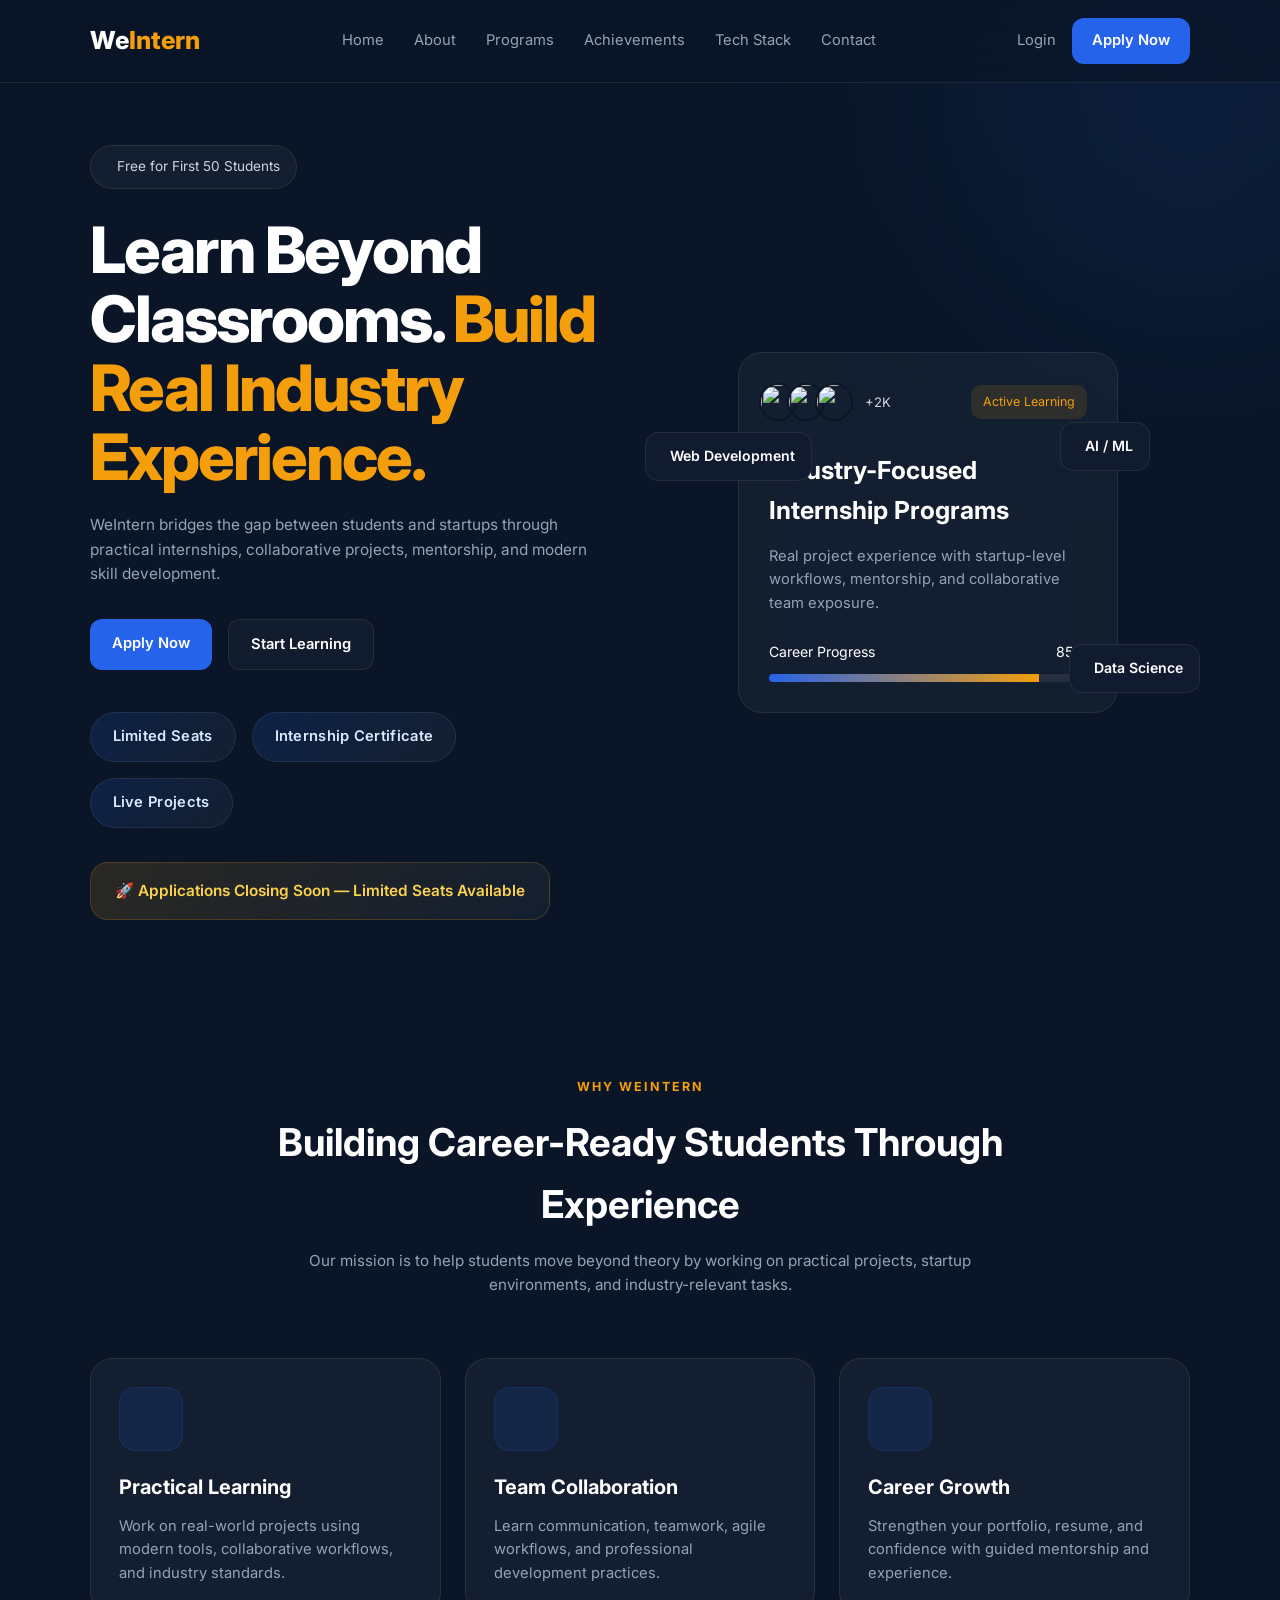
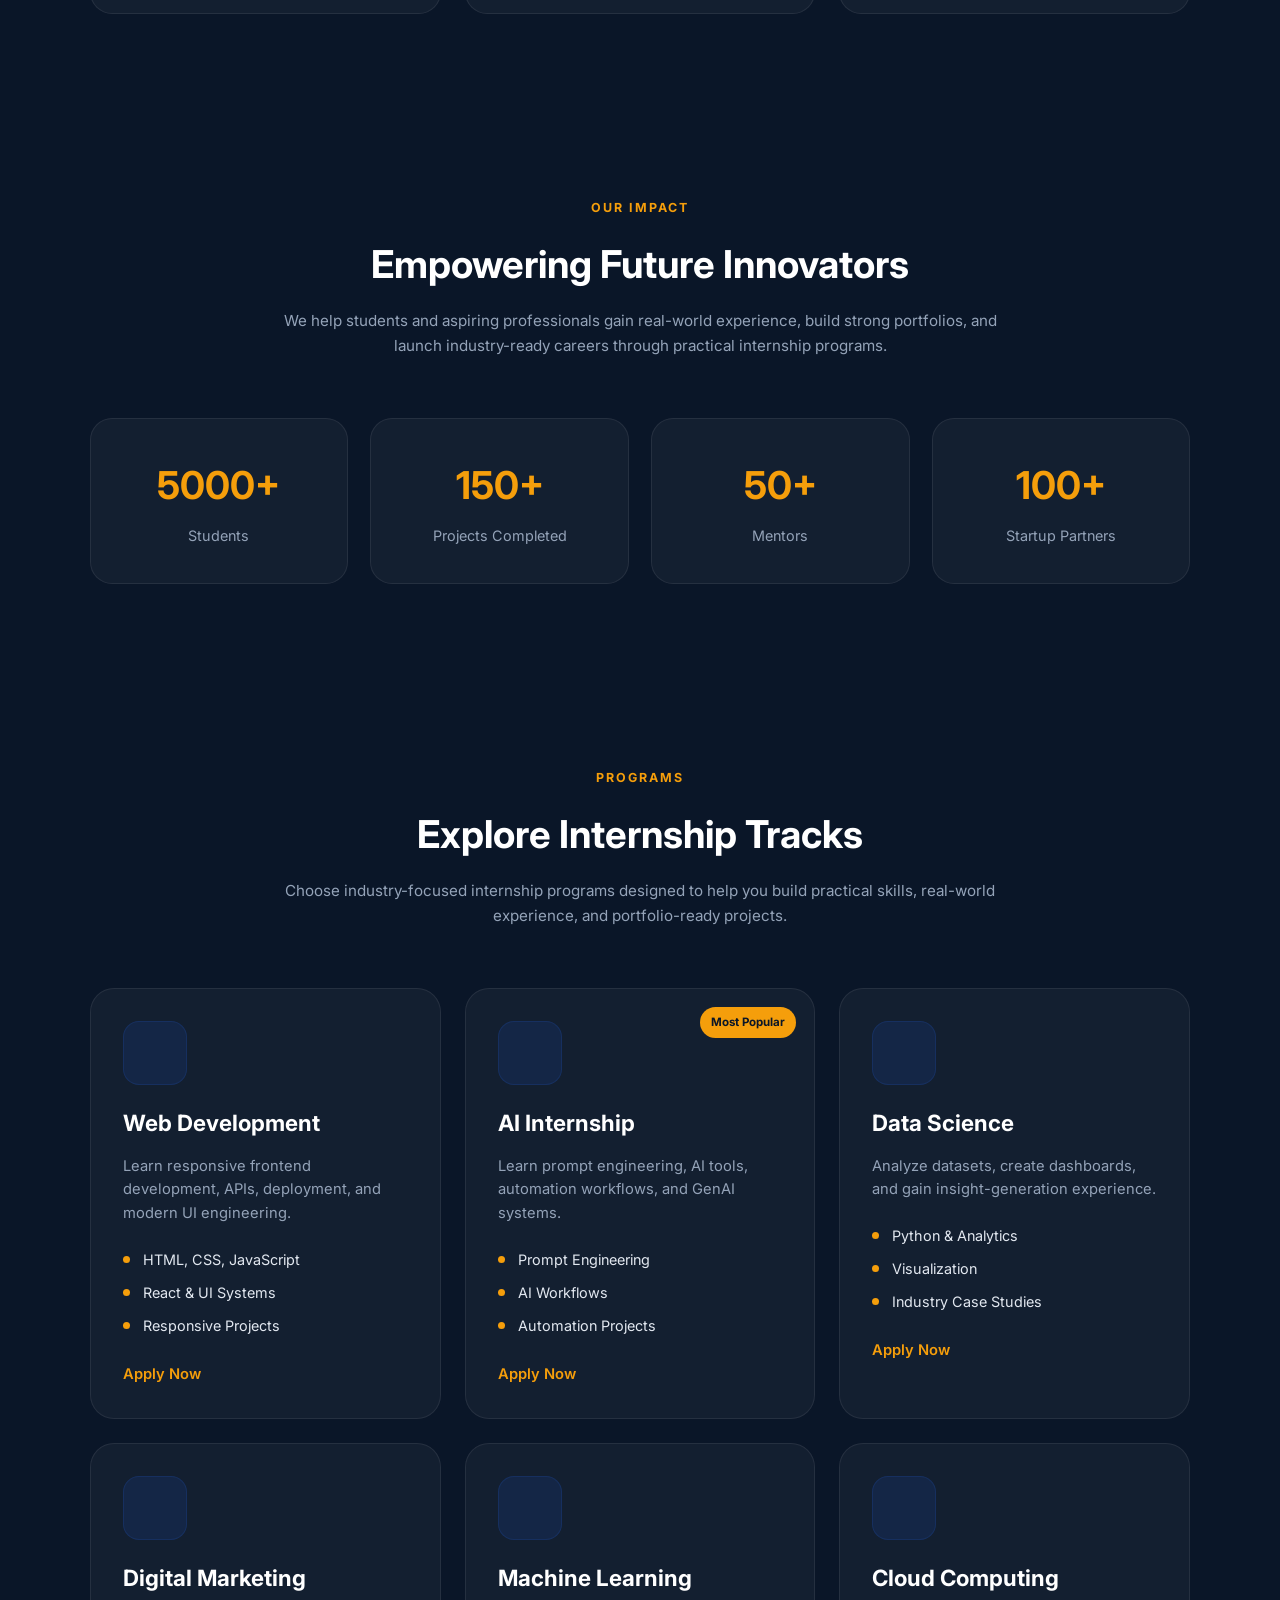
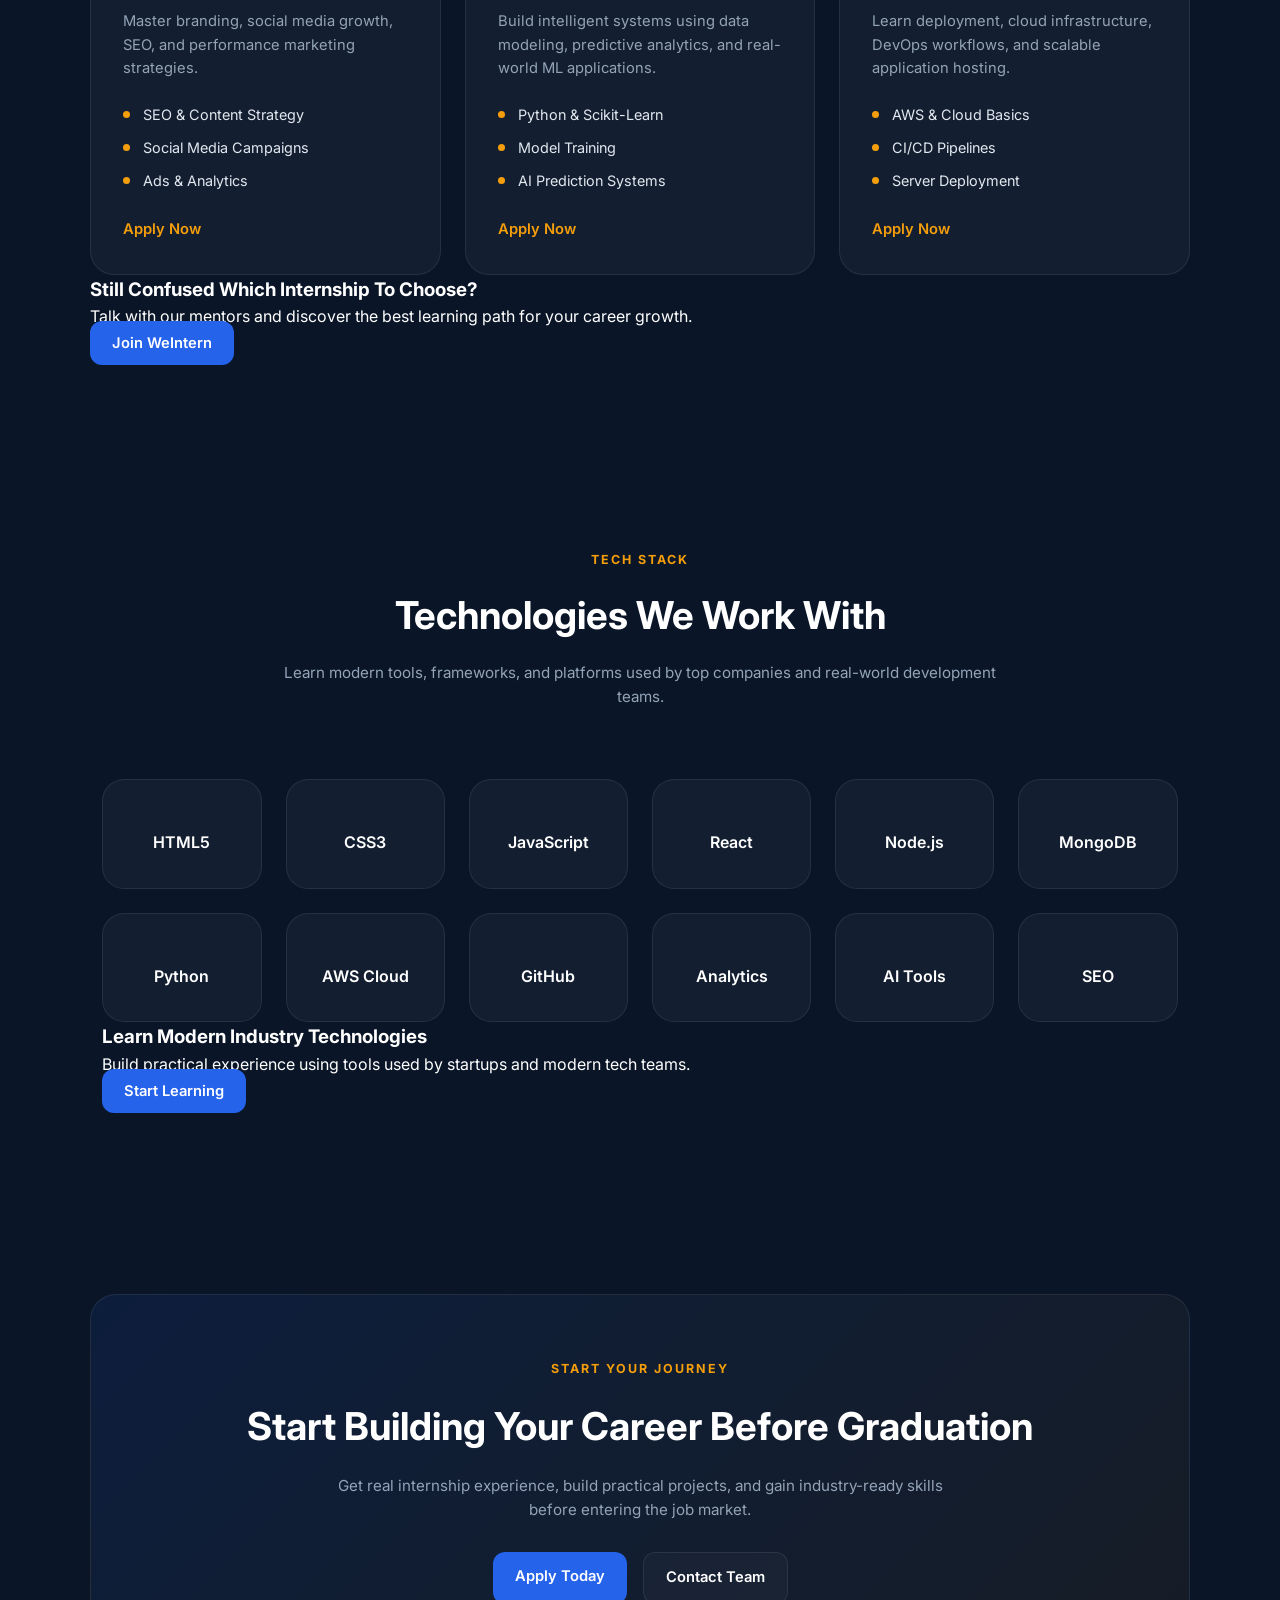
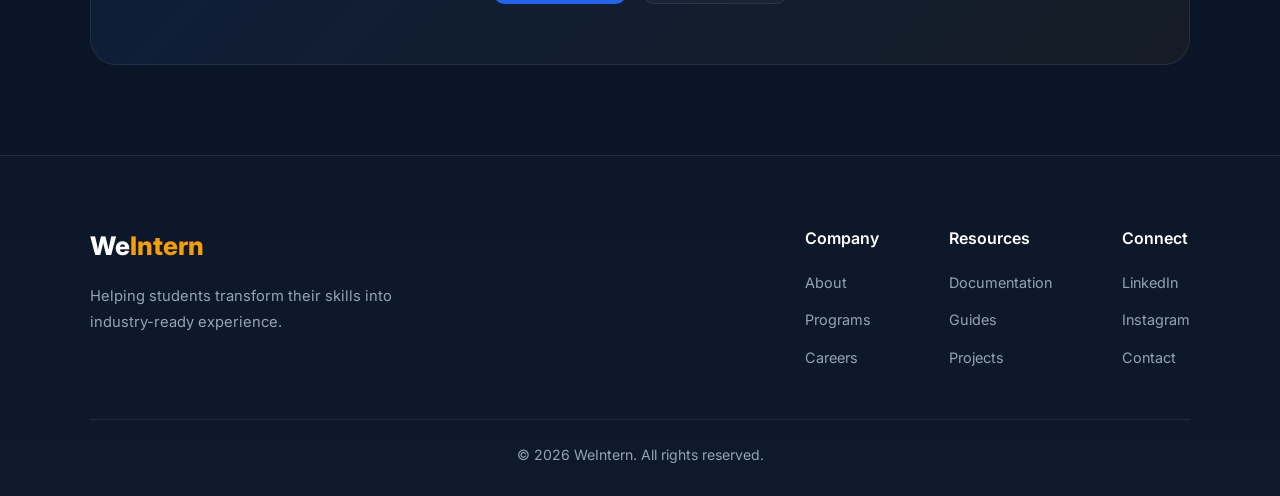
==== index.html @ b2ced1d0 "Improving The UI and Making it fully Responsive" ====
<!doctype html>
<html lang="en">
  <head>
    <meta charset="UTF-8" />
    <meta name="viewport" content="width=device-width, initial-scale=1.0" />

    <title>WeIntern — Industry Ready Internship Platform</title>

    <meta
      name="description"
      content="WeIntern helps students gain real-world startup experience through internships, mentorship, and project-based learning."
    />

    <!-- Fonts -->
    <link rel="preconnect" href="https://fonts.googleapis.com" />
    <link rel="preconnect" href="https://fonts.gstatic.com" crossorigin />

    <link
      href="https://fonts.googleapis.com/css2?family=Inter:wght@300;400;500;600;700;800&display=swap"
      rel="stylesheet"
    />

    <!-- Remix Icons -->
    <link
      rel="stylesheet"
      href="https://cdnjs.cloudflare.com/ajax/libs/remixicon/4.2.0/remixicon.min.css"
    />

    <link rel="stylesheet" href="styles.css" />
  </head>

  <body>
    <!-- ================= BACKGROUND ================= -->
    <div class="bg-blur blur-one"></div>
    <div class="bg-blur blur-two"></div>

    <!-- ================= NAVBAR ================= -->
    <header class="navbar">
      <div class="logo">We<span>Intern</span></div>

      <nav class="nav-links">
        <a href="#">Home</a>
        <a href="#about">About</a>
        <a href="#tracks">Programs</a>
        <a href="#stats">Achievements</a>
        <a href="#tech">Tech Stack</a>
        <a href="#contact">Contact</a>
      </nav>

      <div class="nav-actions">
        <a href="#" class="nav-login"> Login </a>

        <a href="#" class="nav-btn"> Apply Now </a>
      </div>
    </header>

    <!-- ================= HERO ================= -->
    <section class="hero">
      <div class="hero-left">
        <div class="hero-badge">
          <i class="ri-fire-fill"></i>
          Free for First 50 Students
        </div>

        <h1>
          Learn Beyond Classrooms.
          <span>Build Real Industry Experience.</span>
        </h1>

        <p class="hero-description">
          WeIntern bridges the gap between students and startups through
          practical internships, collaborative projects, mentorship, and modern
          skill development.
        </p>

        <div class="hero-buttons">
          <a href="#" class="primary-btn"> Apply Now </a>

          <a href="#tracks" class="secondary-btn"> Start Learning </a>
        </div>

        <!-- HERO TAGS -->
        <div class="hero-tags">
          <span>Limited Seats</span>
          <span>Internship Certificate</span>
          <span>Live Projects</span>
        </div>

        <!-- ALERT -->
        <div class="mini-alert">
          🚀 Applications Closing Soon — Limited Seats Available
        </div>
      </div>

      <div class="hero-right">
        <div class="hero-card main-card">
          <div class="card-top">
            <div class="profile-group">
              <img src="https://i.pravatar.cc/100?img=11" alt="" />
              <img src="https://i.pravatar.cc/100?img=12" alt="" />
              <img src="https://i.pravatar.cc/100?img=13" alt="" />
              <span>+2K</span>
            </div>

            <div class="success-badge">
              <i class="ri-checkbox-circle-fill"></i>
              Active Learning
            </div>
          </div>

          <h3>Industry-Focused Internship Programs</h3>

          <p>
            Real project experience with startup-level workflows, mentorship,
            and collaborative team exposure.
          </p>

          <div class="progress-wrapper">
            <div class="progress-info">
              <span>Career Progress</span>
              <span>85%</span>
            </div>

            <div class="progress-bar">
              <div class="progress-fill"></div>
            </div>
          </div>
        </div>

        <div class="floating-card card-one">
          <i class="ri-code-s-slash-line"></i>
          Web Development
        </div>

        <div class="floating-card card-two">
          <i class="ri-bar-chart-grouped-line"></i>
          Data Science
        </div>

        <div class="floating-card card-three">
          <i class="ri-instance-line"></i>
          AI / ML
        </div>
      </div>
    </section>

    <!-- ================= ABOUT ================= -->
    <section class="about-section" id="about">
      <div class="section-heading">
        <span>WHY WEINTERN</span>

        <h2>Building Career-Ready Students Through Experience</h2>

        <p>
          Our mission is to help students move beyond theory by working on
          practical projects, startup environments, and industry-relevant tasks.
        </p>
      </div>

      <div class="about-grid">
        <div class="about-card">
          <div class="icon-box">
            <i class="ri-lightbulb-flash-line"></i>
          </div>

          <h3>Practical Learning</h3>

          <p>
            Work on real-world projects using modern tools, collaborative
            workflows, and industry standards.
          </p>
        </div>

        <div class="about-card">
          <div class="icon-box">
            <i class="ri-team-line"></i>
          </div>

          <h3>Team Collaboration</h3>

          <p>
            Learn communication, teamwork, agile workflows, and professional
            development practices.
          </p>
        </div>

        <div class="about-card">
          <div class="icon-box">
            <i class="ri-rocket-line"></i>
          </div>

          <h3>Career Growth</h3>

          <p>
            Strengthen your portfolio, resume, and confidence with guided
            mentorship and experience.
          </p>
        </div>
      </div>
    </section>

    <!-- ================= STATS ================= -->
    <section class="stats-section" id="stats">
      <div class="section-heading">
        <span>OUR IMPACT</span>

        <h2>Empowering Future Innovators</h2>

        <p>
          We help students and aspiring professionals gain real-world
          experience, build strong portfolios, and launch industry-ready careers
          through practical internship programs.
        </p>
      </div>

      <div class="stats-container">
        <div class="stat-box">
          <h2>5000+</h2>
          <p>Students</p>
        </div>

        <div class="stat-box">
          <h2>150+</h2>
          <p>Projects Completed</p>
        </div>

        <div class="stat-box">
          <h2>50+</h2>
          <p>Mentors</p>
        </div>

        <div class="stat-box">
          <h2>100+</h2>
          <p>Startup Partners</p>
        </div>
      </div>
    </section>

    <!-- ================= TRACKS ================= -->
    <section class="tracks-section" id="tracks">
      <div class="section-heading">
        <span>PROGRAMS</span>

        <h2>Explore Internship Tracks</h2>

        <p>
          Choose industry-focused internship programs designed to help you build
          practical skills, real-world experience, and portfolio-ready projects.
        </p>
      </div>

      <div class="tracks-grid">
        <!-- WEB -->
        <div class="track-card">
          <div class="track-icon">
            <i class="ri-code-box-line"></i>
          </div>

          <h3>Web Development</h3>

          <p>
            Learn responsive frontend development, APIs, deployment, and modern
            UI engineering.
          </p>

          <ul>
            <li>HTML, CSS, JavaScript</li>
            <li>React & UI Systems</li>
            <li>Responsive Projects</li>
          </ul>

          <a href="#">
            Apply Now
            <i class="ri-arrow-right-up-line"></i>
          </a>
        </div>

        <!-- AI -->
        <div class="track-card featured-card">
          <div class="featured-tag">Most Popular</div>

          <div class="track-icon">
            <i class="ri-cpu-line"></i>
          </div>

          <h3>AI Internship</h3>

          <p>
            Learn prompt engineering, AI tools, automation workflows, and GenAI
            systems.
          </p>

          <ul>
            <li>Prompt Engineering</li>
            <li>AI Workflows</li>
            <li>Automation Projects</li>
          </ul>

          <a href="#">
            Apply Now
            <i class="ri-arrow-right-up-line"></i>
          </a>
        </div>

        <!-- DS -->
        <div class="track-card">
          <div class="track-icon">
            <i class="ri-line-chart-line"></i>
          </div>

          <h3>Data Science</h3>

          <p>
            Analyze datasets, create dashboards, and gain insight-generation
            experience.
          </p>

          <ul>
            <li>Python & Analytics</li>
            <li>Visualization</li>
            <li>Industry Case Studies</li>
          </ul>

          <a href="#">
            Apply Now
            <i class="ri-arrow-right-up-line"></i>
          </a>
        </div>

        <!-- DIGITAL -->
        <div class="track-card">
          <div class="track-icon">
            <i class="ri-megaphone-line"></i>
          </div>

          <h3>Digital Marketing</h3>

          <p>
            Master branding, social media growth, SEO, and performance marketing
            strategies.
          </p>

          <ul>
            <li>SEO & Content Strategy</li>
            <li>Social Media Campaigns</li>
            <li>Ads & Analytics</li>
          </ul>

          <a href="#">
            Apply Now
            <i class="ri-arrow-right-up-line"></i>
          </a>
        </div>

        <!-- ML -->
        <div class="track-card">
          <div class="track-icon">
            <i class="ri-brain-line"></i>
          </div>

          <h3>Machine Learning</h3>

          <p>
            Build intelligent systems using data modeling, predictive analytics,
            and real-world ML applications.
          </p>

          <ul>
            <li>Python & Scikit-Learn</li>
            <li>Model Training</li>
            <li>AI Prediction Systems</li>
          </ul>

          <a href="#">
            Apply Now
            <i class="ri-arrow-right-up-line"></i>
          </a>
        </div>

        <!-- CLOUD -->
        <div class="track-card">
          <div class="track-icon">
            <i class="ri-cloud-line"></i>
          </div>

          <h3>Cloud Computing</h3>

          <p>
            Learn deployment, cloud infrastructure, DevOps workflows, and
            scalable application hosting.
          </p>

          <ul>
            <li>AWS & Cloud Basics</li>
            <li>CI/CD Pipelines</li>
            <li>Server Deployment</li>
          </ul>

          <a href="#">
            Apply Now
            <i class="ri-arrow-right-up-line"></i>
          </a>
        </div>
      </div>

      <!-- CTA -->
      <div class="section-cta">
        <h3>Still Confused Which Internship To Choose?</h3>

        <p>
          Talk with our mentors and discover the best learning path for your
          career growth.
        </p>

        <a href="#" class="primary-btn"> Join WeIntern </a>
      </div>
    </section>

    <!-- ================= TECH STACK ================= -->
    <section class="tech-section" id="tech">
      <div class="section-heading">
        <span>TECH STACK</span>

        <h2>Technologies We Work With</h2>

        <p>
          Learn modern tools, frameworks, and platforms used by top companies
          and real-world development teams.
        </p>
      </div>

      <div class="tech-grid">
        <div class="tech-card">
          <i class="ri-html5-fill"></i>
          <h3>HTML5</h3>
        </div>

        <div class="tech-card">
          <i class="ri-css3-fill"></i>
          <h3>CSS3</h3>
        </div>

        <div class="tech-card">
          <i class="ri-javascript-fill"></i>
          <h3>JavaScript</h3>
        </div>

        <div class="tech-card">
          <i class="ri-reactjs-line"></i>
          <h3>React</h3>
        </div>

        <div class="tech-card">
          <i class="ri-nodejs-line"></i>
          <h3>Node.js</h3>
        </div>

        <div class="tech-card">
          <i class="ri-database-2-line"></i>
          <h3>MongoDB</h3>
        </div>

        <div class="tech-card">
          <i class="ri-python-line"></i>
          <h3>Python</h3>
        </div>

        <div class="tech-card">
          <i class="ri-cloud-line"></i>
          <h3>AWS Cloud</h3>
        </div>

        <div class="tech-card">
          <i class="ri-github-fill"></i>
          <h3>GitHub</h3>
        </div>

        <div class="tech-card">
          <i class="ri-bar-chart-box-line"></i>
          <h3>Analytics</h3>
        </div>

        <div class="tech-card">
          <i class="ri-cpu-line"></i>
          <h3>AI Tools</h3>
        </div>

        <div class="tech-card">
          <i class="ri-global-line"></i>
          <h3>SEO</h3>
        </div>
      </div>

      <!-- CTA -->
      <div class="section-cta">
        <h3>Learn Modern Industry Technologies</h3>

        <p>
          Build practical experience using tools used by startups and modern
          tech teams.
        </p>

        <a href="#" class="primary-btn"> Start Learning </a>
      </div>
    </section>

    <!-- ================= CTA ================= -->
    <section class="cta-section" id="contact">
      <div class="cta-box">
        <span>START YOUR JOURNEY</span>

        <h2>Start Building Your Career Before Graduation</h2>

        <p>
          Get real internship experience, build practical projects, and gain
          industry-ready skills before entering the job market.
        </p>

        <div class="cta-buttons">
          <a href="#" class="primary-btn"> Apply Today </a>

          <a href="#" class="secondary-btn"> Contact Team </a>
        </div>
      </div>
    </section>

    <!-- ================= FOOTER ================= -->
    <footer class="footer">
      <div class="footer-top">
        <div class="footer-brand">
          <div class="logo">We<span>Intern</span></div>

          <p>
            Helping students transform their skills into industry-ready
            experience.
          </p>

          <div class="footer-socials">
            <a href="#"><i class="ri-linkedin-fill"></i></a>

            <a href="#"><i class="ri-instagram-line"></i></a>

            <a href="#"><i class="ri-twitter-x-line"></i></a>
          </div>
        </div>

        <div class="footer-links">
          <div class="footer-column">
            <h4>Company</h4>

            <a href="#">About</a>
            <a href="#">Programs</a>
            <a href="#">Careers</a>
          </div>

          <div class="footer-column">
            <h4>Resources</h4>

            <a href="#">Documentation</a>
            <a href="#">Guides</a>
            <a href="#">Projects</a>
          </div>

          <div class="footer-column">
            <h4>Connect</h4>

            <a href="#">LinkedIn</a>
            <a href="#">Instagram</a>
            <a href="#">Contact</a>
          </div>
        </div>
      </div>

      <div class="footer-bottom">
        <p>© 2026 WeIntern. All rights reserved.</p>
      </div>
    </footer>

    <script src="script.js"></script>
  </body>
</html>
---- styles.css ----
/* =========================================================
   GLOBAL
========================================================= */

* {
  margin: 0;
  padding: 0;
  box-sizing: border-box;
  scroll-behavior: smooth;
}

:root {
  --navy: #0a1628;
  --blue: #2563eb;
  --gold: #f59e0b;

  --white: #ffffff;
  --text: #94a3b8;

  --card: #111c31;

  --border: rgba(255, 255, 255, 0.08);
}

body {
  font-family: "Inter", sans-serif;

  background: var(--navy);

  color: var(--white);

  overflow-x: hidden;

  line-height: 1.6;
}

/* =========================================================
   BACKGROUND
========================================================= */

.bg-grid {
  position: fixed;

  inset: 0;

  background-image:
    linear-gradient(rgba(255, 255, 255, 0.02) 1px, transparent 1px),
    linear-gradient(90deg, rgba(255, 255, 255, 0.02) 1px, transparent 1px);

  background-size: 48px 48px;

  z-index: -2;
}

body::before {
  content: "";

  position: fixed;

  width: 420px;
  height: 420px;

  background: rgba(37, 99, 235, 0.12);

  border-radius: 50%;

  filter: blur(130px);

  top: -120px;
  right: -120px;

  z-index: -1;
}

/* =========================================================
   NAVBAR
========================================================= */

.navbar {
  width: 100%;

  padding: 18px 7%;

  display: flex;

  align-items: center;

  justify-content: space-between;

  position: sticky;

  top: 0;

  z-index: 999;

  background: rgba(10, 22, 40, 0.72);

  backdrop-filter: blur(18px);

  border-bottom: 1px solid var(--border);

  transition: 0.35s ease;
}

.navbar.active {
  background: rgba(10, 22, 40, 0.92);
}

.logo {
  font-size: 1.55rem;

  font-weight: 800;
}

.logo span {
  color: var(--gold);
}

.nav-links {
  display: flex;

  gap: 30px;
}

.nav-links a {
  text-decoration: none;

  color: var(--text);

  font-size: 0.92rem;

  position: relative;

  transition: 0.3s ease;
}

.nav-links a:hover {
  color: var(--white);
}

.nav-links a::after {
  content: "";

  position: absolute;

  left: 0;
  bottom: -6px;

  width: 0%;

  height: 2px;

  background: var(--gold);

  transition: 0.3s ease;
}

.nav-links a:hover::after {
  width: 100%;
}

.nav-actions {
  display: flex;

  align-items: center;

  gap: 16px;
}

.nav-login {
  text-decoration: none;

  color: var(--text);

  font-size: 0.92rem;

  transition: 0.3s ease;
}

.nav-login:hover {
  color: var(--white);
}

.nav-btn {
  text-decoration: none;

  background: var(--blue);

  color: white;

  padding: 11px 20px;

  border-radius: 12px;

  font-size: 0.92rem;

  font-weight: 600;

  transition: 0.35s ease;
}

.nav-btn:hover {
  transform: translateY(-2px);

  background: #1d4ed8;
}

/* =========================================================
   HERO
========================================================= */

.hero {
  min-height: 100vh;

  padding: 20px 7%;

  display: flex;

  align-items: center;

  justify-content: space-between;

  gap: 50px;
}

.hero-left {
  flex: 1;
}

.hero-badge {
  display: inline-flex;

  align-items: center;

  gap: 10px;

  padding: 10px 16px;

  border-radius: 999px;

  border: 1px solid var(--border);

  background: rgba(255, 255, 255, 0.04);

  color: #cbd5e1;

  margin-bottom: 26px;

  font-size: 0.85rem;

  transition: 0.35s ease;
}

.hero-badge:hover {
  transform: translateY(-2px);
}

.hero h1 {
  font-size: 4rem;

  line-height: 1.08;

  margin-bottom: 22px;

  font-weight: 800;

  letter-spacing: -2px;
}

.hero h1 span {
  color: var(--gold);
}

.hero-description {
  max-width: 540px;

  color: var(--text);

  font-size: 0.96rem;

  margin-bottom: 32px;
}

.hero-buttons {
  display: flex;

  gap: 16px;

  margin-bottom: 42px;
}

.primary-btn,
.secondary-btn {
  text-decoration: none;

  padding: 13px 22px;

  border-radius: 12px;

  font-size: 0.92rem;

  font-weight: 600;

  transition: 0.35s ease;
}

.primary-btn {
  background: var(--blue);

  color: white;
}

.primary-btn:hover {
  transform: translateY(-3px);
}

.secondary-btn {
  border: 1px solid var(--border);

  background: rgba(255, 255, 255, 0.03);

  color: white;
}

.secondary-btn:hover {
  transform: translateY(-3px);

  background: rgba(255, 255, 255, 0.05);
}

.hero-stats {
  display: flex;

  gap: 36px;
}

.stat h3 {
  font-size: 1.7rem;

  color: var(--gold);

  margin-bottom: 4px;
}

.stat p {
  color: var(--text);

  font-size: 0.9rem;
}

/* =========================================================
   HERO CARD
========================================================= */

.hero-right {
  flex: 1;

  position: relative;

  display: flex;

  justify-content: center;
}

.main-card {
  width: 380px;

  background: rgba(255, 255, 255, 0.04);

  border: 1px solid var(--border);

  border-radius: 24px;

  padding: 30px;

  backdrop-filter: blur(18px);

  transition:
    transform 0.45s ease,
    background 0.35s ease;
}

.main-card:hover {
  transform: translateY(-5px);

  background: rgba(255, 255, 255, 0.05);
}

.card-top {
  display: flex;

  justify-content: space-between;

  align-items: center;

  margin-bottom: 30px;
}

.profile-group {
  display: flex;

  align-items: center;
}

.profile-group img {
  width: 38px;
  height: 38px;

  border-radius: 50%;

  object-fit: cover;

  margin-left: -10px;

  border: 2px solid var(--navy);
}

.profile-group span {
  margin-left: 12px;

  color: #cbd5e1;

  font-size: 0.82rem;
}

.success-badge {
  background: rgba(245, 158, 11, 0.12);

  color: var(--gold);

  padding: 7px 12px;

  border-radius: 10px;

  font-size: 0.78rem;
}

.main-card h3 {
  font-size: 1.55rem;

  margin-bottom: 14px;
}

.main-card p {
  color: var(--text);

  margin-bottom: 26px;

  font-size: 0.92rem;
}

.progress-info {
  display: flex;

  justify-content: space-between;

  margin-bottom: 10px;

  font-size: 0.88rem;
}

.progress-bar {
  width: 100%;

  height: 8px;

  background: rgba(255, 255, 255, 0.08);

  border-radius: 999px;

  overflow: hidden;
}

.progress-fill {
  width: 85%;

  height: 100%;

  background: linear-gradient(90deg, var(--blue), var(--gold));
}

/* =========================================================
   FLOATING CARDS
========================================================= */

.floating-card {
  position: absolute;

  background: #101b2f;

  border: 1px solid var(--border);

  padding: 12px 16px;

  border-radius: 14px;

  display: flex;

  align-items: center;

  gap: 8px;

  font-size: 0.88rem;

  font-weight: 600;

  transition: 0.35s ease;

  animation: float 4s ease-in-out infinite;
}

.floating-card:hover {
  transform: translateY(-4px);
}

.card-one {
  top: 80px;
  left: -20px;
}

.card-two {
  bottom: 20px;
  right: -10px;
}

.card-three {
  top: 70px;
  right: 40px;
}

@keyframes float {
  0% {
    transform: translateY(0);
  }

  50% {
    transform: translateY(-10px);
  }

  100% {
    transform: translateY(0);
  }
}

/* =========================================================
   COMMON SECTION
========================================================= */

section {
  padding: 90px 7%;
}

.section-heading {
  text-align: center;

  max-width: 760px;

  margin: auto;

  margin-bottom: 60px;
}

.section-heading span {
  color: var(--gold);

  letter-spacing: 2px;

  font-size: 0.78rem;

  font-weight: 700;
}

.section-heading h2 {
  font-size: 2.4rem;

  margin: 14px 0;
}

.section-heading p {
  color: var(--text);

  font-size: 0.95rem;
}

/* =========================================================
   ABOUT
========================================================= */

.about-grid {
  display: grid;

  grid-template-columns: repeat(3, 1fr);

  gap: 24px;
}

.about-card {
  background: rgba(255, 255, 255, 0.04);
  border: 1px solid var(--border);
  padding: 28px;
  border-radius: 22px;
  transition: 0.35s ease;
}

.about-card:hover {
  transform: translateY(-6px);

  background: rgba(255, 255, 255, 0.05);
}

.track-icon,
.icon-box {
  width: 64px;
  height: 64px;

  border-radius: 16px;

  background: rgba(37, 99, 235, 0.12);

  border: 1px solid rgba(37, 99, 235, 0.15);

  color: var(--blue);

  display: flex;

  align-items: center;

  justify-content: center;

  font-size: 1.5rem;

  margin-bottom: 20px;

  transition: 0.35s ease;
}

.about-card:hover .icon-box,
.track-card:hover .track-icon {
  transform: translateY(-4px);
}

.about-card h3 {
  margin-bottom: 12px;

  font-size: 1.25rem;
}

.about-card p {
  color: var(--text);

  font-size: 0.92rem;
}

/* =========================================================
   TRACKS
========================================================= */

.tracks-grid {
  display: grid;

  grid-template-columns: repeat(3, 1fr);

  gap: 24px;
}

.track-card {
  background: rgba(255, 255, 255, 0.04);

  border: 1px solid var(--border);

  border-radius: 24px;

  padding: 32px;

  position: relative;
}

.track-card:hover {
  transform: translateY(-8px);
}

.track-card h3 {
  font-size: 1.4rem;

  margin-bottom: 14px;
}

.track-card p {
  color: var(--text);

  margin-bottom: 22px;

  font-size: 0.92rem;
}

.track-card ul {
  list-style: none;

  margin-bottom: 24px;
}

.track-card ul li {
  margin-bottom: 10px;

  padding-left: 20px;

  position: relative;

  color: #e2e8f0;

  font-size: 0.9rem;
}

.track-card ul li::before {
  content: "";

  width: 7px;
  height: 7px;

  border-radius: 50%;

  background: var(--gold);

  position: absolute;

  left: 0;
  top: 8px;
}

.track-card a {
  text-decoration: none;

  color: var(--gold);

  font-size: 0.92rem;

  font-weight: 600;

  transition: 0.3s ease;
}

.track-card a:hover {
  letter-spacing: 0.3px;
}

.featured-card {
  border: 1px solid rgba(245, 158, 11, 0.28);

  transform: scale(1.03);
}

.featured-tag {
  position: absolute;

  top: 18px;
  right: 18px;

  background: var(--gold);

  color: #0a1628;

  font-size: 0.72rem;

  padding: 6px 11px;

  border-radius: 999px;

  font-weight: 700;
}

/* =========================
   TRACK CARD PREMIUM HOVER
========================= */

.track-card {
  background: rgba(255, 255, 255, 0.04);
  border: 1px solid var(--border);
  border-radius: 24px;
  padding: 32px;
  position: relative;
  overflow: hidden;
  isolation: isolate;

  transition:
    transform 0.5s ease,
    border-color 0.4s ease,
    background 0.4s ease;
}

/* TOP LIGHT GRADIENT */
.track-card::before {
  content: "";
  position: absolute;
  inset: 0;
  background: linear-gradient(
    135deg,
    rgba(37, 99, 235, 0.18),
    transparent 40%,
    rgba(245, 158, 11, 0.08)
  );

  opacity: 0;
  transition: opacity 0.5s ease;
  z-index: -1;
}

/* SHINE EFFECT */
.track-card::after {
  content: "";
  position: absolute;
  top: -120%;
  left: -120%;
  width: 60%;
  height: 300%;
  background: rgba(255, 255, 255, 0.06);
  transform: rotate(25deg);
  transition: 0.8s ease;
}

/* HOVER */
.track-card:hover {
  transform: translateY(-14px);
  border-color: rgba(245, 158, 11, 0.35);
  background: rgba(255, 255, 255, 0.06);
}

/* ACTIVATE LIGHT */
.track-card:hover::before {
  opacity: 1;
}

/* MOVE SHINE */
.track-card:hover::after {
  left: 140%;
}

/* ICON ANIMATION */
.track-icon {
  transition:
    transform 0.5s ease,
    background 0.4s ease;
}

.track-card:hover .track-icon {
  transform: scale(1.08) rotate(-4deg);
  background: rgba(37, 99, 235, 0.2);
}

/* TITLE EFFECT */
.track-card h3 {
  transition: color 0.4s ease;
}

.track-card:hover h3 {
  color: #f59e0b;
}

/* BUTTON EFFECT */
.track-card a {
  transition:
    gap 0.4s ease,
    color 0.4s ease;
}

.track-card:hover a {
  gap: 14px;
  color: #f59e0b;
}

/* =========================================================
   STATS
========================================================= */

.stats-container {
  display: grid;

  grid-template-columns: repeat(4, 1fr);

  gap: 22px;
}

.stat-box {
  background: rgba(255, 255, 255, 0.04);

  border: 1px solid var(--border);

  border-radius: 22px;

  padding: 36px 20px;

  text-align: center;

  transition: 0.35s ease;
}

.stat-box:hover {
  transform: translateY(-5px);
}

.stat-box h2 {
  font-size: 2.4rem;

  color: var(--gold);

  margin-bottom: 8px;
}

.stat-box p {
  color: var(--text);

  font-size: 0.9rem;
}

/* =========================
   TECH STACK SECTION
========================= */

.tech-section {
  padding: 100px 8%;
  /* background: rgba(255,255,255,0.04); */
  position: relative;
}

/* GRID */

.tech-grid {
  margin-top: 70px;

  display: grid;
  grid-template-columns: repeat(6, 1fr);
  gap: 24px;
}

/* CARD */

.tech-card {
  background: rgba(255, 255, 255, 0.04);
  border: 1px solid rgba(255, 255, 255, 0.08);
  border-radius: 22px;

  padding: 32px 20px;

  display: flex;
  flex-direction: column;
  align-items: center;
  justify-content: center;
  gap: 18px;

  position: relative;
  overflow: hidden;

  transition:
    transform 0.4s ease,
    border-color 0.4s ease,
    background 0.4s ease;
}

/* LIGHT EFFECT */

.tech-card::before {
  content: "";
  position: absolute;
  inset: 0;

  background: linear-gradient(
    135deg,
    rgba(37, 99, 235, 0.18),
    transparent 50%,
    rgba(245, 158, 11, 0.1)
  );

  opacity: 0;
  transition: 0.5s ease;
}

/* HOVER */

.tech-card:hover {
  transform: translateY(-10px);
  border-color: rgba(245, 158, 11, 0.35);
  background: rgba(255, 255, 255, 0.06);
}

.tech-card:hover::before {
  opacity: 1;
}

/* ICON */

.tech-card i {
  font-size: 2.8rem;
  color: #2563eb;

  transition:
    transform 0.4s ease,
    color 0.4s ease;
}

.tech-card:hover i {
  transform: scale(1.12) rotate(-5deg);
  color: #f59e0b;
}

/* TEXT */

.tech-card h3 {
  color: #fff;
  font-size: 1rem;
  font-weight: 600;
  text-align: center;

  transition: color 0.4s ease;
}

.tech-card:hover h3 {
  color: #f59e0b;
}

/* RESPONSIVE */

@media (max-width: 1200px) {
  .tech-grid {
    grid-template-columns: repeat(4, 1fr);
  }
}

@media (max-width: 768px) {
  .tech-section {
    padding: 80px 6%;
  }

  .tech-grid {
    grid-template-columns: repeat(2, 1fr);
    gap: 18px;
  }

  .tech-card {
    padding: 28px 18px;
  }

  .tech-card i {
    font-size: 2.2rem;
  }
}

/* =========================================================
   CTA
========================================================= */

.cta-box {
  background: linear-gradient(
    135deg,
    rgba(37, 99, 235, 0.1),
    rgba(245, 158, 11, 0.05)
  );

  border: 1px solid var(--border);

  border-radius: 26px;

  padding: 60px 45px;

  text-align: center;
}

.cta-box span {
  color: var(--gold);

  letter-spacing: 2px;

  font-size: 0.78rem;

  font-weight: 700;
}

.cta-box h2 {
  font-size: 2.4rem;

  margin: 16px 0;
}

.cta-box p {
  max-width: 620px;

  margin: auto;

  color: var(--text);

  margin-bottom: 30px;

  font-size: 0.95rem;
}

.cta-buttons {
  display: flex;

  justify-content: center;

  gap: 16px;
}

/* =========================================================
   FOOTER
========================================================= */

.footer {
  padding: 70px 7% 30px;

  border-top: 1px solid var(--border);

  background: linear-gradient(
    180deg,
    rgba(255, 255, 255, 0.01),
    rgba(255, 255, 255, 0.02)
  );
}

/* =========================================================
   FOOTER TOP
========================================================= */

.footer-top {
  display: flex;

  justify-content: space-between;

  align-items: flex-start;

  gap: 70px;

  margin-bottom: 50px;
}

/* =========================================================
   FOOTER BRAND
========================================================= */

.footer-brand {
  max-width: 340px;
}

.footer-brand .logo {
  font-size: 1.6rem;

  font-weight: 800;

  margin-bottom: 16px;
}

.footer-brand .logo span {
  color: var(--gold);
}

.footer-brand p {
  color: var(--text);

  font-size: 0.92rem;

  line-height: 1.8;
}

/* =========================================================
   FOOTER LINKS
========================================================= */

.footer-links {
  display: flex;

  gap: 70px;
}

.footer-column {
  display: flex;

  flex-direction: column;

  gap: 14px;
}

.footer-column h4 {
  font-size: 1rem;

  font-weight: 600;

  color: var(--white);

  margin-bottom: 6px;
}

.footer-column a {
  text-decoration: none;

  color: var(--text);

  font-size: 0.9rem;

  transition: 0.3s ease;
}

.footer-column a:hover {
  color: var(--white);

  transform: translateX(3px);
}

/* =========================================================
   FOOTER BOTTOM
========================================================= */

.footer-bottom {
  border-top: 1px solid var(--border);

  padding-top: 24px;

  text-align: center;
}

.footer-bottom p {
  color: var(--text);

  font-size: 0.88rem;
}

/* =========================================================
   RESPONSIVE
========================================================= */

@media (max-width: 900px) {
  .footer-top {
    flex-direction: column;

    gap: 45px;
  }

  .footer-links {
    width: 100%;

    justify-content: space-between;

    gap: 40px;

    flex-wrap: wrap;
  }
}

@media (max-width: 768px) {
  .footer {
    padding: 60px 5% 25px;
  }

  .footer-links {
    flex-direction: column;

    gap: 35px;
  }

  .footer-column {
    gap: 12px;
  }

  .footer-bottom {
    padding-top: 22px;
  }
}

/* =========================================================
   RESPONSIVE
========================================================= */

@media (max-width: 1100px) {
  .hero {
    flex-direction: column;

    text-align: center;
  }

  .hero-description {
    margin: auto auto 32px;
  }

  .hero-buttons,
  .hero-stats {
    justify-content: center;
  }

  .about-grid,
  .tracks-grid,
  .stats-container {
    grid-template-columns: 1fr 1fr;
  }

  .floating-card {
    display: none;
  }
}

@media (max-width: 768px) {
  .navbar {
    padding: 16px 5%;
  }

  .nav-links {
    display: none;
  }

  .hero {
    padding: 65px 5%;
  }

  section {
    padding: 75px 5%;
  }

  .hero h1 {
    font-size: 2.8rem;
  }

  .section-heading h2,
  .cta-box h2 {
    font-size: 2rem;
  }

  .main-card {
    width: 100%;
  }

  .about-grid,
  .tracks-grid,
  .stats-container {
    grid-template-columns: 1fr;
  }

  .hero-stats {
    flex-direction: column;

    gap: 22px;
  }

  .cta-buttons {
    flex-direction: column;
  }
}

/* =========================
   HERO TAGS - SAAS STYLE
========================= */

.hero-tags {
  display: flex;
  align-items: center;
  gap: 16px;
  flex-wrap: wrap;

  margin-top: 34px;
}

.hero-tags span {
  position: relative;

  padding: 12px 22px;

  border-radius: 50px;

  background: linear-gradient(
    135deg,
    rgba(37, 99, 235, 0.16),
    rgba(255, 255, 255, 0.04)
  );

  border: 1px solid rgba(255, 255, 255, 0.08);

  color: #dbeafe;

  font-size: 0.92rem;
  font-weight: 600;
  letter-spacing: 0.3px;

  backdrop-filter: blur(14px);

  overflow: hidden;

  transition:
    transform 0.4s ease,
    border-color 0.4s ease,
    background 0.4s ease;
}

/* SHINE EFFECT */

.hero-tags span::before {
  content: "";

  position: absolute;

  top: -120%;
  left: -120%;

  width: 60%;
  height: 300%;

  background: rgba(255, 255, 255, 0.08);

  transform: rotate(25deg);

  transition: left 0.8s ease;
}

.hero-tags span:hover::before {
  left: 140%;
}

/* HOVER */

.hero-tags span:hover {
  transform: translateY(-5px);

  border-color: rgba(245, 158, 11, 0.3);

  background: linear-gradient(
    135deg,
    rgba(245, 158, 11, 0.14),
    rgba(255, 255, 255, 0.06)
  );

  color: #ffffff;
}

/* =========================
   MINI ALERT
========================= */

.mini-alert {
  margin-top: 34px;

  display: inline-flex;
  align-items: center;
  gap: 12px;

  padding: 16px 24px;

  border-radius: 18px;

  background: linear-gradient(
    135deg,
    rgba(245, 158, 11, 0.14),
    rgba(255, 255, 255, 0.04)
  );

  border: 1px solid rgba(245, 158, 11, 0.2);

  color: #fcd34d;

  font-size: 0.96rem;
  font-weight: 600;

  backdrop-filter: blur(14px);

  position: relative;
  overflow: hidden;

  transition:
    transform 0.4s ease,
    border-color 0.4s ease;
}

/* GLOW LINE */

.mini-alert::before {
  content: "";

  position: absolute;

  inset: 0;

  background: linear-gradient(
    90deg,
    transparent,
    rgba(255, 255, 255, 0.08),
    transparent
  );

  transform: translateX(-100%);

  transition: 0.8s ease;
}

.mini-alert:hover::before {
  transform: translateX(100%);
}

/* HOVER */

.mini-alert:hover {
  transform: translateY(-5px);

  border-color: rgba(245, 158, 11, 0.35);
}

/* =========================
   RESPONSIVE
========================= */

@media (max-width: 768px) {
  .hero-tags {
    justify-content: center;
  }

  .hero-stats {
    flex-direction: column;
  }

  .hero-stats .stat {
    width: 100%;
  }

  .mini-alert {
    width: 100%;
    justify-content: center;
    text-align: center;
  }
}
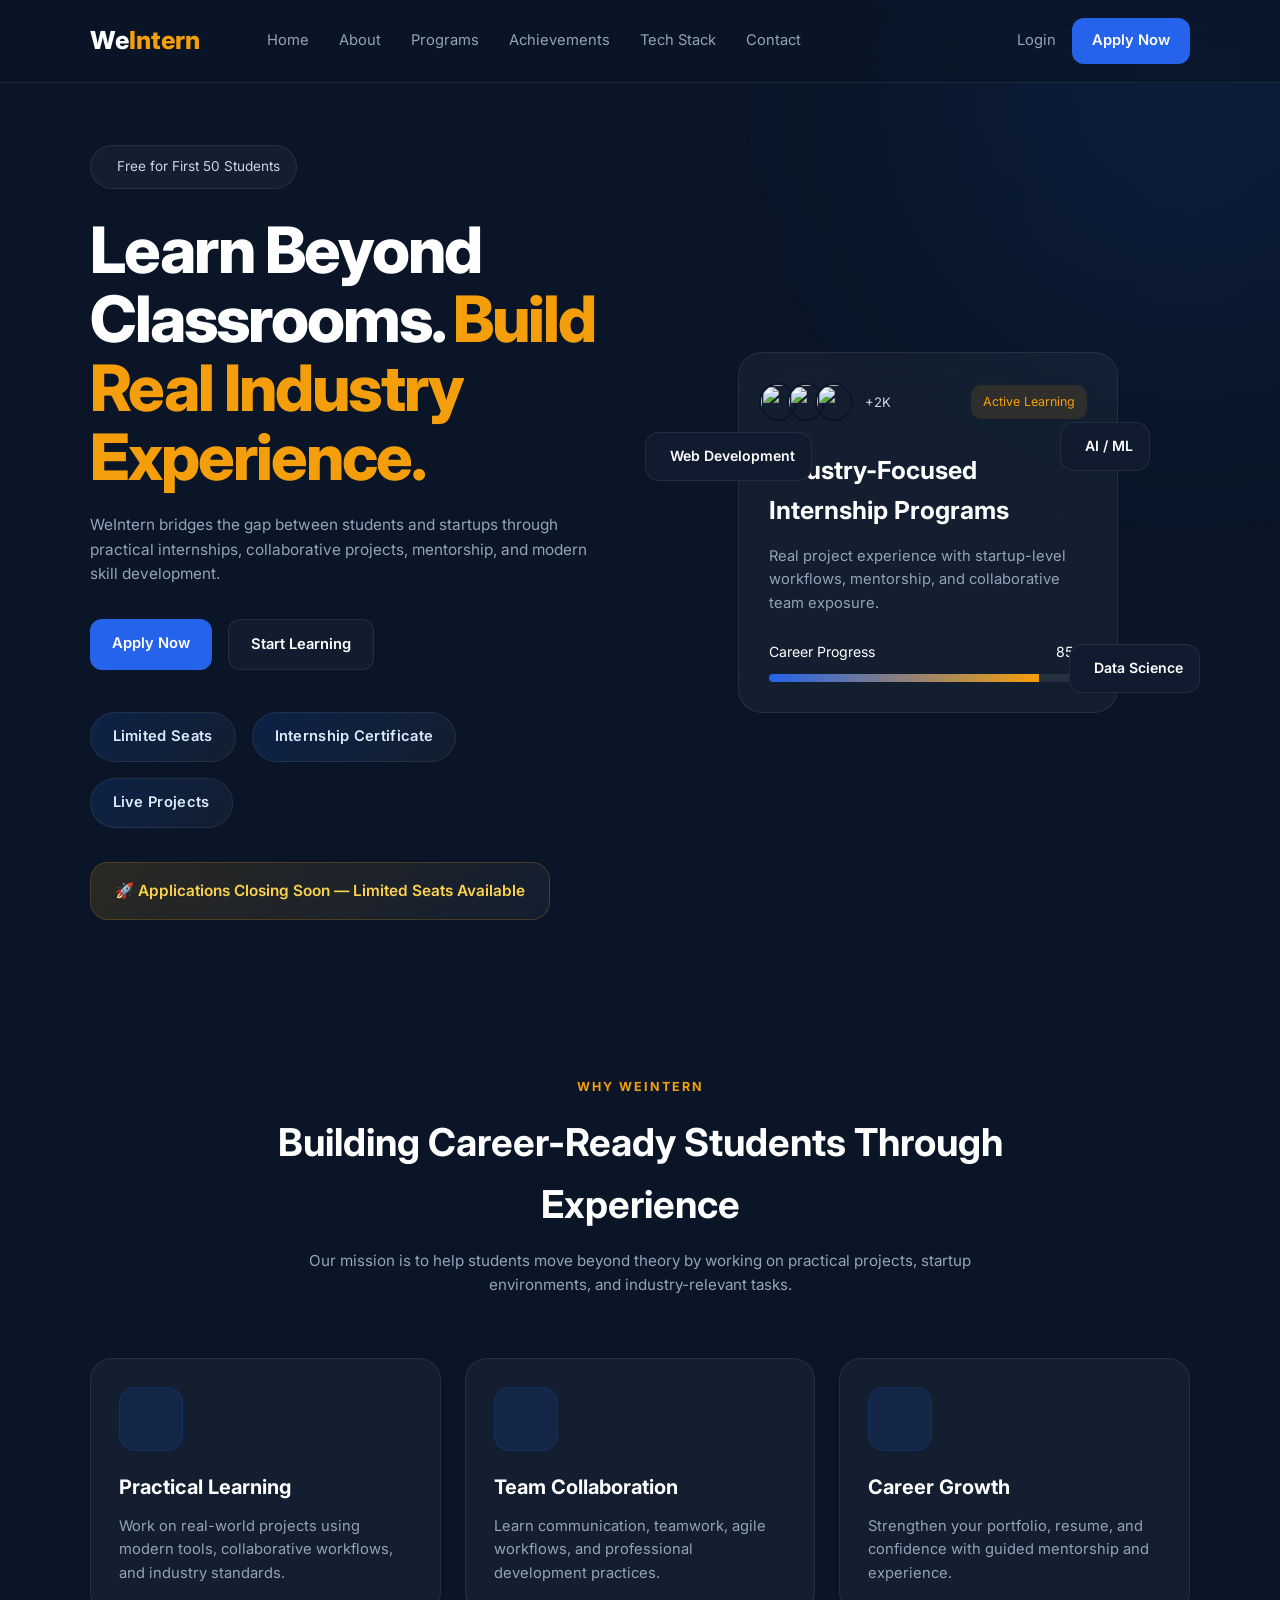
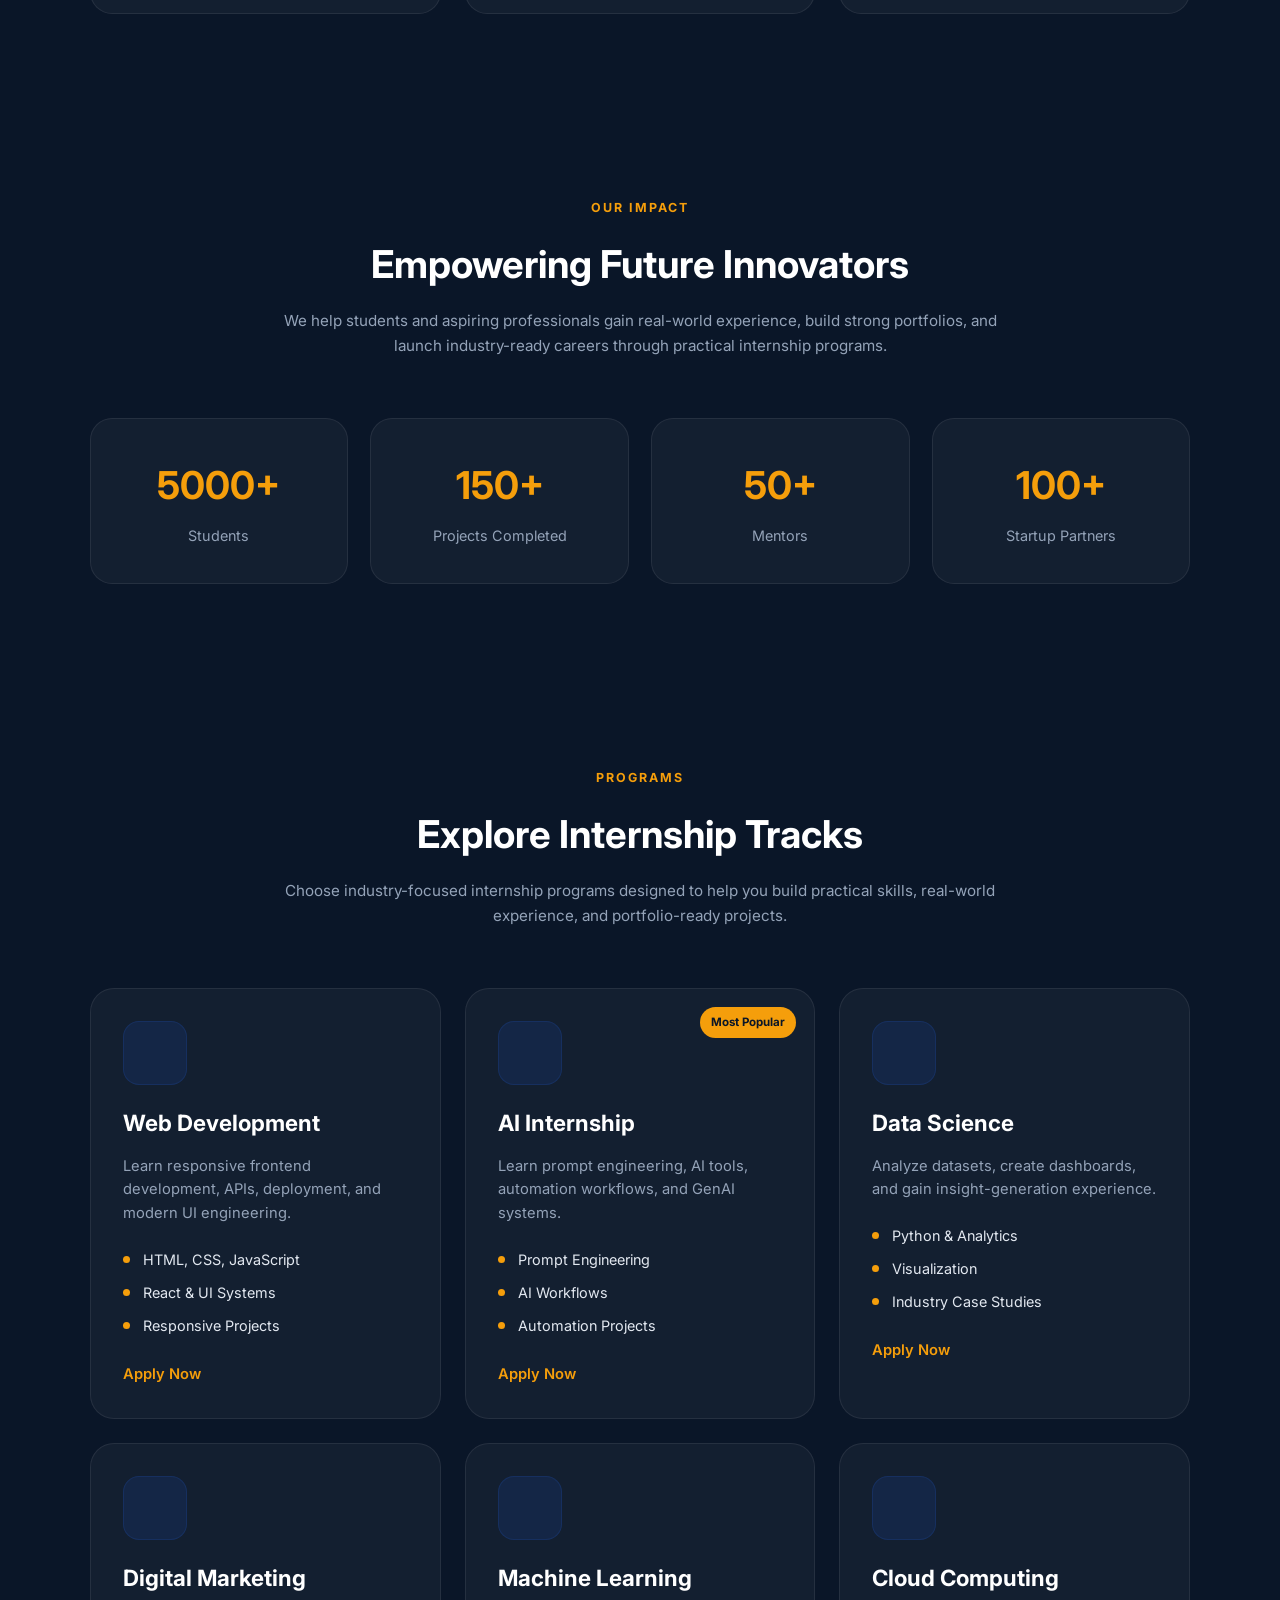
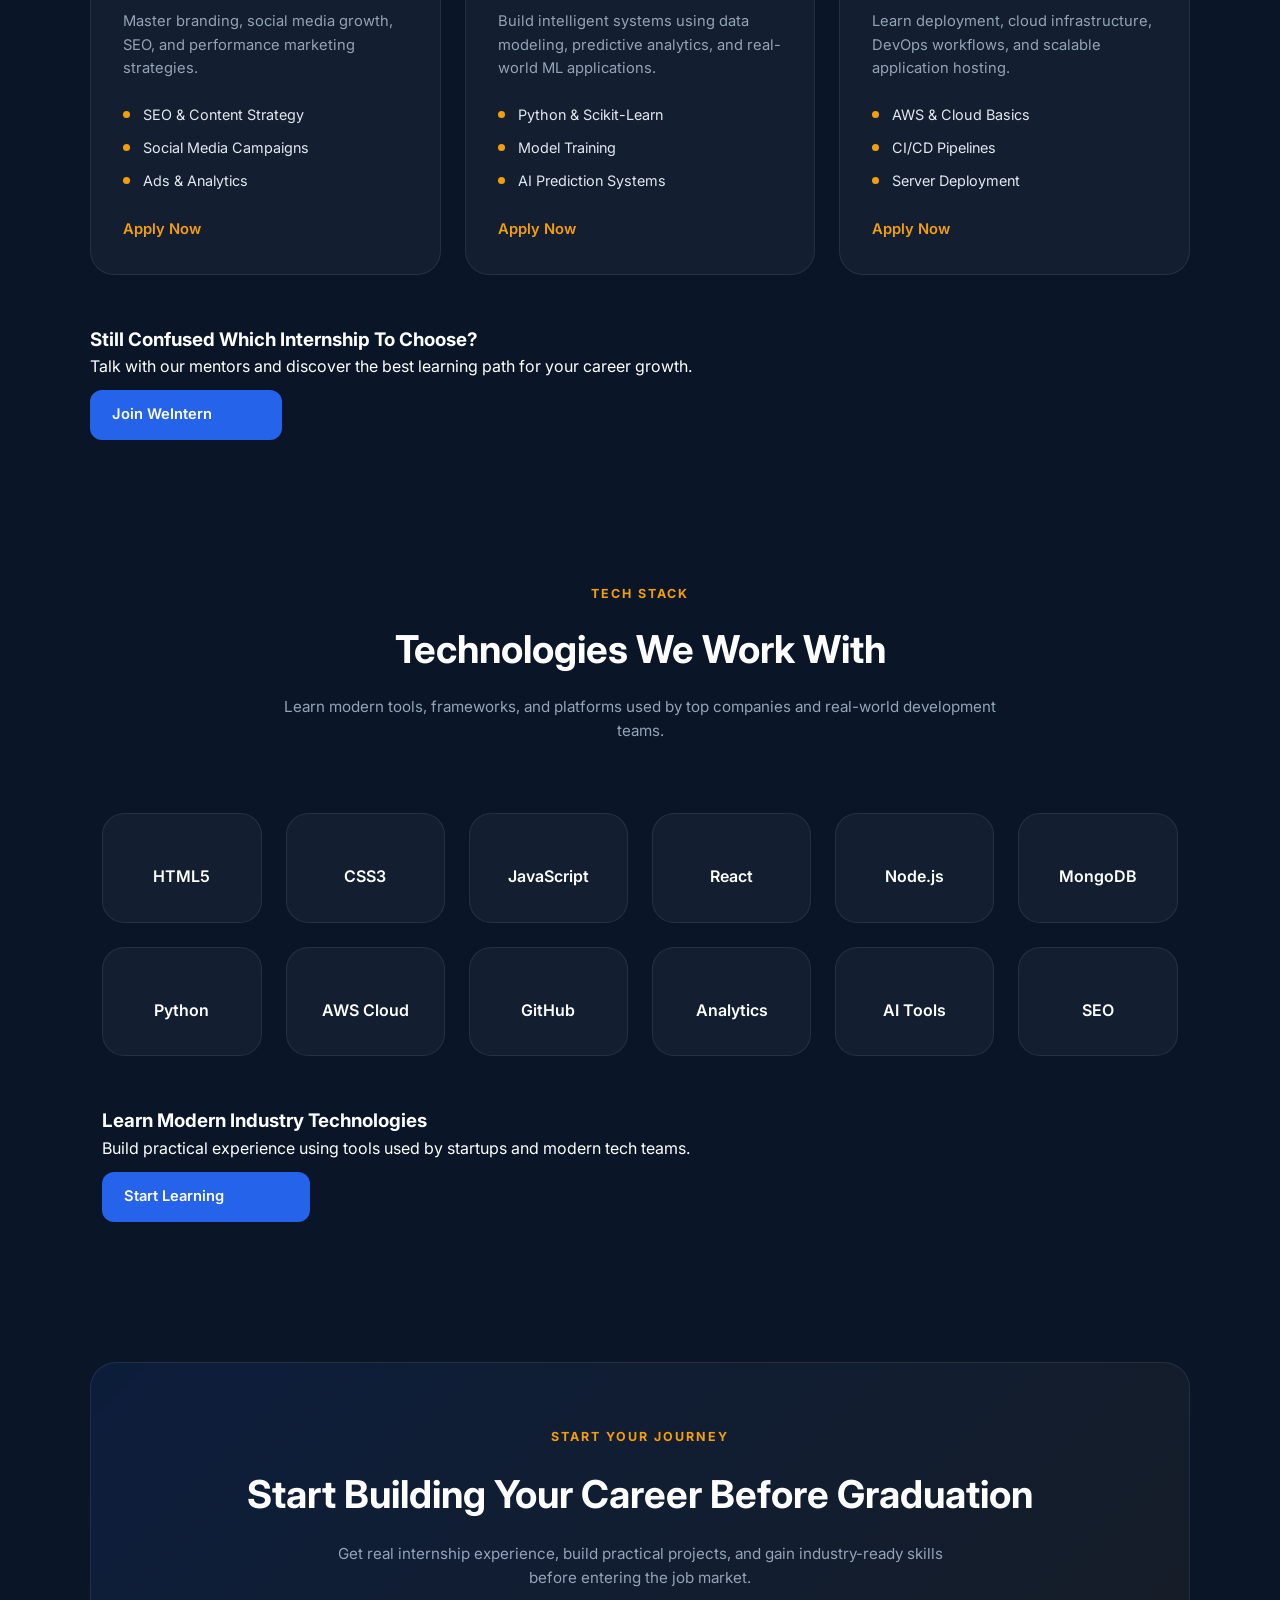
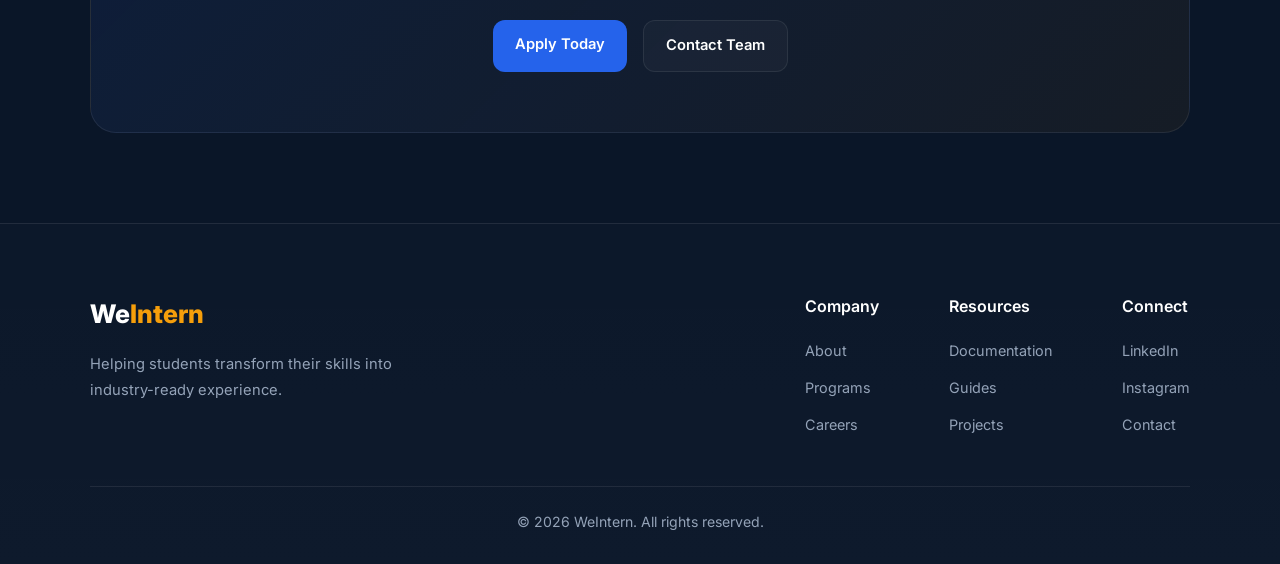
==== commit b16f0268: "UI & UX Enhancement And Functionality Added" ====
--- a/index.html
+++ b/index.html
@@ -34,26 +34,72 @@
     <div class="bg-blur blur-one"></div>
     <div class="bg-blur blur-two"></div>
 
-    <!-- ================= NAVBAR ================= -->
-    <header class="navbar">
-      <div class="logo">We<span>Intern</span></div>
-
-      <nav class="nav-links">
-        <a href="#">Home</a>
-        <a href="#about">About</a>
-        <a href="#tracks">Programs</a>
-        <a href="#stats">Achievements</a>
-        <a href="#tech">Tech Stack</a>
-        <a href="#contact">Contact</a>
-      </nav>
-
-      <div class="nav-actions">
-        <a href="#" class="nav-login"> Login </a>
-
-        <a href="#" class="nav-btn"> Apply Now </a>
-      </div>
-    </header>
-
+<!-- ================= NAVBAR ================= -->
+
+<header class="navbar">
+
+  <!-- LOGO -->
+  <div class="logo">
+    We<span>Intern</span>
+  </div>
+
+  <!-- NAV LINKS -->
+  <nav class="nav-links" id="navLinks">
+
+    <a href="#">Home</a>
+
+    <a href="#about">About</a>
+
+    <a href="#tracks">Programs</a>
+
+    <a href="#stats">Achievements</a>
+
+    <a href="#tech">Tech Stack</a>
+
+    <a href="#contact">Contact</a>
+
+    <!-- MOBILE CTA BUTTONS -->
+
+    <div class="mobile-nav-actions">
+
+      <a href="#" class="mobile-login">
+        Login
+      </a>
+
+      <a href="#" class="mobile-apply">
+        Apply Now
+      </a>
+
+    </div>
+
+  </nav>
+
+  <!-- RIGHT SIDE -->
+  <div class="nav-right">
+
+    <!-- DESKTOP ACTIONS -->
+    <div class="nav-actions">
+
+      <a href="#" class="nav-login">
+        Login
+      </a>
+
+      <a href="#" class="nav-btn">
+        Apply Now
+      </a>
+
+    </div>
+
+    <!-- HAMBURGER -->
+    <div class="menu-toggle" id="menuToggle">
+
+      <i class="ri-menu-3-line"></i>
+
+    </div>
+
+  </div>
+
+</header>
     <!-- ================= HERO ================= -->
     <section class="hero">
       <div class="hero-left">
@@ -412,7 +458,7 @@
           career growth.
         </p>
 
-        <a href="#" class="primary-btn"> Join WeIntern </a>
+        <a href="#" class="cta-btn primary-btn"> Join WeIntern </a>
       </div>
     </section>
 
@@ -500,9 +546,14 @@
           tech teams.
         </p>
 
-        <a href="#" class="primary-btn"> Start Learning </a>
+        <a href="#" class="cta-btn-2 primary-btn"> Start Learning </a>
       </div>
     </section>
+
+    <!-- Contact Section -->
+
+
+    <div id="contact-section"></div>
 
     <!-- ================= CTA ================= -->
     <section class="cta-section" id="contact">
@@ -519,7 +570,7 @@
         <div class="cta-buttons">
           <a href="#" class="primary-btn"> Apply Today </a>
 
-          <a href="#" class="secondary-btn"> Contact Team </a>
+          <a href="Contact.html" class="secondary-btn"> Contact Team </a>
         </div>
       </div>
     </section>
--- a/styles.css
+++ b/styles.css
@@ -203,6 +203,277 @@
   transform: translateY(-2px);
 
   background: #1d4ed8;
+}
+
+/* =========================================================
+   MOBILE MENU
+========================================================= */
+
+.menu-toggle {
+  display: none;
+
+  width: 46px;
+  height: 46px;
+
+  border-radius: 12px;
+
+  background: rgba(255, 255, 255, 0.04);
+
+  border: 1px solid var(--border);
+
+  align-items: center;
+  justify-content: center;
+
+  cursor: pointer;
+
+  transition: 0.3s ease;
+}
+
+.menu-toggle i {
+  font-size: 1.3rem;
+  color: white;
+}
+
+.menu-toggle:hover {
+  background: rgba(255, 255, 255, 0.08);
+}
+
+/* =========================================================
+   ENHANCED STICKY NAVBAR
+========================================================= */
+
+.navbar.active {
+  background: rgba(10, 22, 40, 0.95);
+
+  box-shadow:
+    0 10px 30px rgba(0, 0, 0, 0.25);
+
+  border-bottom: 1px solid rgba(255,255,255,0.08);
+}
+
+/* =========================================================
+   MOBILE NAVIGATION
+========================================================= */
+
+@media (max-width: 768px) {
+
+  .menu-toggle {
+    display: flex;
+  }
+
+  .nav-actions {
+    display: none;
+  }
+
+  .nav-links {
+    position: absolute;
+
+    top: 100%;
+    left: 5%;
+    right: 5%;
+
+    flex-direction: column;
+
+    gap: 24px;
+
+    padding: 28px;
+
+    background: rgba(10, 22, 40, 0.96);
+
+    border: 1px solid var(--border);
+
+    border-radius: 24px;
+
+    backdrop-filter: blur(20px);
+
+    opacity: 0;
+
+    visibility: hidden;
+
+    transform: translateY(-20px);
+
+    transition: 0.35s ease;
+
+    z-index: 999;
+  }
+
+  .nav-links.active {
+    opacity: 1;
+
+    visibility: visible;
+
+    transform: translateY(0);
+  }
+
+  .nav-links a {
+    font-size: 1rem;
+
+    color: white;
+  }
+}
+/* =========================================================
+   ENHANCED NAVBAR
+========================================================= */
+
+.nav-right {
+
+  display: flex;
+
+  align-items: center;
+
+  gap: 18px;
+}
+
+/* SCROLL EFFECT */
+
+.navbar.active {
+
+  background: rgba(10, 22, 40, 0.96);
+
+  box-shadow:
+    0 10px 30px rgba(0,0,0,0.25);
+}
+
+/* =========================================================
+   HAMBURGER
+========================================================= */
+
+.menu-toggle {
+
+  width: 46px;
+
+  height: 46px;
+
+  display: none;
+
+  align-items: center;
+
+  justify-content: center;
+
+  border-radius: 12px;
+
+  border: 1px solid var(--border);
+
+  background: rgba(255,255,255,0.04);
+
+  cursor: pointer;
+
+  transition: 0.3s ease;
+}
+
+.menu-toggle:hover {
+
+  background: rgba(255,255,255,0.08);
+}
+
+.menu-toggle i {
+
+  font-size: 1.4rem;
+
+  color: white;
+}
+
+/* =========================================================
+   SCROLL REVEAL
+========================================================= */
+
+.reveal {
+
+  opacity: 0;
+
+  transform: translateY(40px);
+
+  transition:
+    opacity 0.8s ease,
+    transform 0.8s ease;
+}
+
+.reveal.active {
+
+  opacity: 1;
+
+  transform: translateY(0);
+}
+
+/* =========================================================
+   MOBILE NAVBAR
+========================================================= */
+
+@media (max-width: 768px) {
+
+  .navbar {
+
+    padding: 16px 5%;
+
+    position: relative;
+  }
+
+  .menu-toggle {
+
+    display: flex;
+  }
+
+  .nav-actions {
+
+    display: none;
+  }
+
+  .nav-links {
+
+    position: absolute;
+
+    top: 100%;
+
+    left: 5%;
+
+    right: 5%;
+
+    display: flex;
+
+    flex-direction: column;
+
+    gap: 20px;
+
+    padding: 24px;
+
+    background: rgba(10, 22, 40, 0.97);
+
+    border: 1px solid var(--border);
+
+    border-radius: 22px;
+
+    backdrop-filter: blur(18px);
+
+    opacity: 0;
+
+    visibility: hidden;
+
+    pointer-events: none;
+
+    transform: translateY(-20px);
+
+    transition: 0.35s ease;
+
+    z-index: 999;
+  }
+
+  .nav-links.active {
+
+    opacity: 1;
+
+    visibility: visible;
+
+    pointer-events: auto;
+
+    transform: translateY(0);
+  }
+
+  .nav-links a {
+
+    color: white;
+
+    font-size: 1rem;
+  }
 }
 
 /* =========================================================
@@ -867,6 +1138,25 @@
   color: #f59e0b;
 }
 
+.section-cta{
+  display: flex;
+  flex-direction: column;
+  position: relative;
+  top: 50px;
+
+}
+.cta-btn{
+  width: 12rem;
+    margin-top: 10px;
+}
+.cta-btn-2{
+  width: 13rem;
+    margin-top: 10px;
+}
+.footer-socials a{
+  text-decoration: none;
+  color: #f59e0b;
+}
 /* =========================================================
    STATS
 ========================================================= */
@@ -1300,7 +1590,7 @@
   }
 
   .nav-links {
-    display: none;
+    display: flex;
   }
 
   .hero {
@@ -1519,3 +1809,348 @@
     text-align: center;
   }
 }
+
+
+/* =========================================================
+   PREMIUM MOBILE NAVBAR
+========================================================= */
+
+.nav-right {
+
+  display: flex;
+
+  align-items: center;
+
+  gap: 18px;
+}
+
+/* HAMBURGER */
+
+.menu-toggle {
+
+  width: 46px;
+
+  height: 46px;
+
+  display: none;
+
+  align-items: center;
+
+  justify-content: center;
+
+  border-radius: 14px;
+
+  border: 1px solid rgba(255,255,255,0.08);
+
+  background:
+    linear-gradient(
+      135deg,
+      rgba(255,255,255,0.06),
+      rgba(255,255,255,0.02)
+    );
+
+  backdrop-filter: blur(18px);
+
+  cursor: pointer;
+
+  transition: 0.35s ease;
+}
+
+.menu-toggle:hover {
+
+  transform: translateY(-2px);
+
+  background:
+    linear-gradient(
+      135deg,
+      rgba(37,99,235,0.18),
+      rgba(255,255,255,0.04)
+    );
+}
+
+.menu-toggle i {
+
+  color: white;
+
+  font-size: 1.45rem;
+}
+
+/* NAVBAR SCROLL */
+
+.navbar.active {
+
+  background: rgba(10, 22, 40, 0.96);
+
+  backdrop-filter: blur(18px);
+
+  box-shadow:
+    0 12px 40px rgba(0,0,0,0.28);
+
+  border-bottom:
+    1px solid rgba(255,255,255,0.08);
+}
+
+/* =========================================================
+   MOBILE
+========================================================= */
+
+@media (max-width: 768px) {
+
+  .navbar {
+
+    padding: 14px 5%;
+
+    position: relative;
+  }
+
+  .menu-toggle {
+
+    display: flex;
+  }
+
+  /* DESKTOP BUTTONS HIDE */
+
+  .nav-actions {
+
+    display: none;
+  }
+
+  /* PREMIUM DROPDOWN */
+
+  .nav-links {
+
+    position: absolute;
+
+    top: calc(100% + 14px);
+
+    left: 5%;
+
+    right: 5%;
+
+    display: flex;
+
+    flex-direction: column;
+
+    gap: 8px;
+
+    padding: 20px;
+
+    border-radius: 28px;
+
+    background:
+      linear-gradient(
+        145deg,
+        rgba(17, 28, 49, 0.96),
+        rgba(10, 22, 40, 0.98)
+      );
+
+    border:
+      1px solid rgba(255,255,255,0.08);
+
+    box-shadow:
+      0 20px 60px rgba(0,0,0,0.35);
+
+    backdrop-filter: blur(24px);
+
+    opacity: 0;
+
+    visibility: hidden;
+
+    pointer-events: none;
+
+    transform:
+      translateY(-16px)
+      scale(0.96);
+
+    transition:
+      opacity 0.35s ease,
+      transform 0.35s ease,
+      visibility 0.35s ease;
+
+    z-index: 999;
+  }
+
+  /* ACTIVE MENU */
+
+  .nav-links.active {
+
+    opacity: 1;
+
+    visibility: visible;
+
+    pointer-events: auto;
+
+    transform:
+      translateY(0)
+      scale(1);
+  }
+
+  /* NAV LINKS */
+
+  .nav-links a {
+
+    width: 100%;
+
+    padding: 15px 18px;
+
+    border-radius: 16px;
+
+    color: #e2e8f0;
+
+    text-decoration: none;
+
+    font-size: 0.96rem;
+
+    font-weight: 500;
+
+    transition: 0.3s ease;
+  }
+
+  .nav-links a:hover {
+
+    background:
+      rgba(255,255,255,0.05);
+
+    color: white;
+
+    transform: translateX(4px);
+  }
+
+  /* MOBILE CTA AREA */
+
+  .mobile-nav-actions {
+
+    display: flex;
+
+    flex-direction: column;
+
+    gap: 14px;
+
+    margin-top: 14px;
+
+    padding-top: 18px;
+
+    border-top:
+      1px solid rgba(255,255,255,0.08);
+  }
+
+  .mobile-login {
+
+    width: 100%;
+
+    padding: 14px;
+
+    border-radius: 16px;
+
+    text-align: center;
+
+    text-decoration: none;
+
+    background:
+      rgba(255,255,255,0.04);
+
+    border:
+      1px solid rgba(255,255,255,0.08);
+
+    color: white;
+
+    font-weight: 600;
+
+    transition: 0.3s ease;
+  }
+
+  .mobile-login:hover {
+
+    background:
+      rgba(255,255,255,0.08);
+  }
+
+  .mobile-apply {
+
+    width: 100%;
+
+    padding: 14px;
+
+    border-radius: 16px;
+
+    text-align: center;
+
+    text-decoration: none;
+
+    background:
+      linear-gradient(
+        135deg,
+        #2563eb,
+        #1d4ed8
+      );
+
+    color: white;
+
+    font-weight: 700;
+
+    box-shadow:
+      0 10px 30px rgba(37,99,235,0.3);
+
+    transition: 0.35s ease;
+  }
+
+  .mobile-apply:hover {
+
+    transform: translateY(-2px);
+
+    box-shadow:
+      0 14px 35px rgba(37,99,235,0.4);
+  }
+
+}
+/* =========================================================
+   MOBILE CTA BUTTONS
+========================================================= */
+
+/* HIDE BY DEFAULT */
+
+.mobile-nav-actions {
+
+  visibility: hidden;
+
+  opacity: 0;
+
+  height: 0;
+
+  overflow: hidden;
+}
+
+/* SHOW ONLY ON MOBILE */
+
+@media (max-width: 768px) {
+
+  .navbar{
+    position: sticky;
+    top: 0px;
+  }
+
+  .mobile-nav-actions {
+
+    visibility: visible;
+
+    opacity: 1;
+
+    height: auto;
+
+    overflow: visible;
+
+    display: flex;
+
+    flex-direction: column;
+
+    gap: 14px;
+
+    margin-top: 14px;
+
+    padding-top: 18px;
+
+    border-top:
+      1px solid rgba(255,255,255,0.08);
+  }
+
+}
